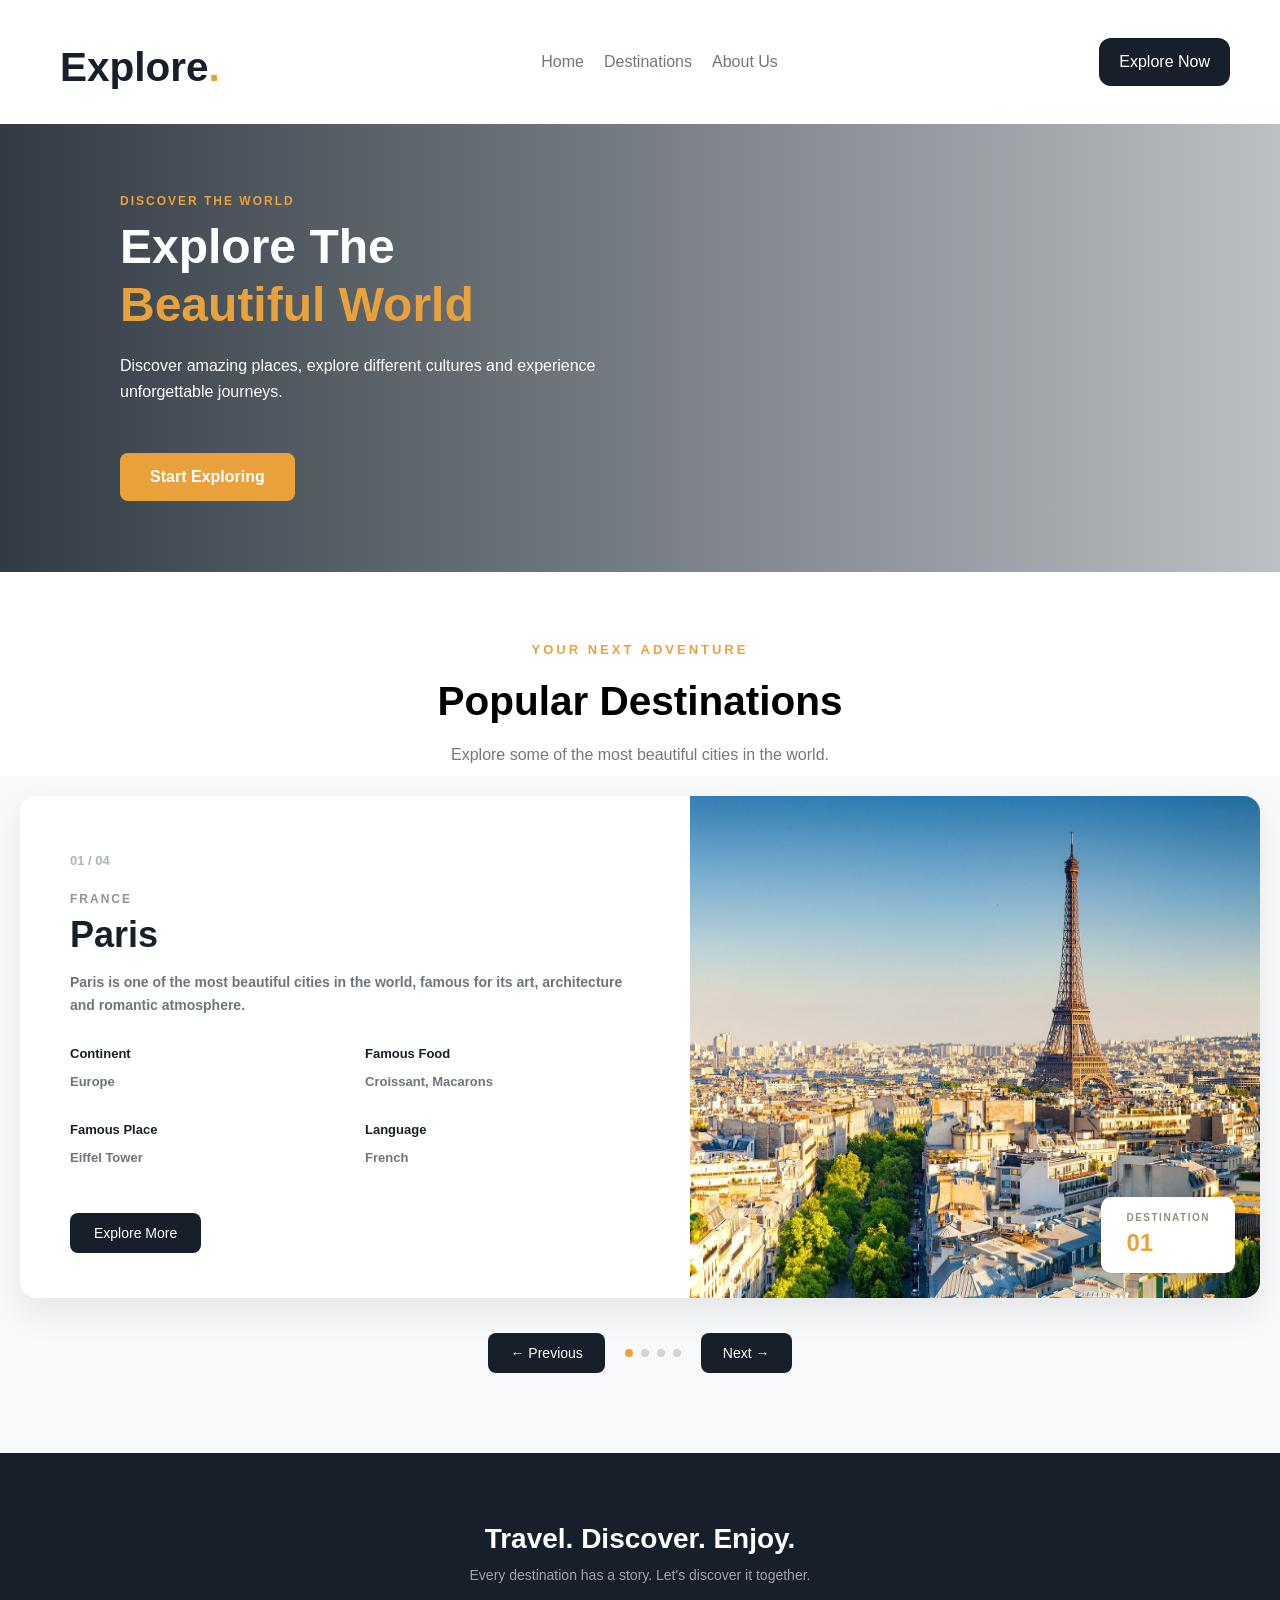
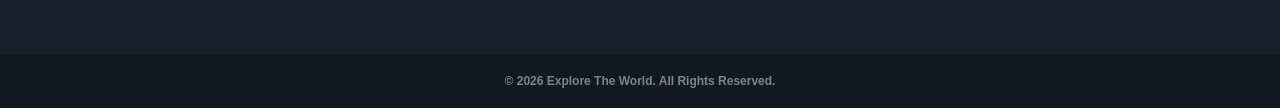
==== index.html @ 65104e1e "Add files via upload" ====
<!DOCTYPE html>
<html lang="en">

<head>
    <meta charset="UTF-8">
    <meta name="viewport" content="width=device-width, initial-scale=1.0">
    <link rel="stylesheet" href="Style.css">
    <title>Expore The World </title>
</head>

<body>
    <header id="h">
        <div class="title">
            <h2>Explore<span>.</span></h2>
        </div>
        <div class="links">
            <a href="">Home</a>
            <a href="">Destinations</a>
            <a href="">About Us</a>
        </div>
        <button>Explore Now</button>
    </header>
    <div id="m">
        <p>DISCOVER THE WORLD</p>
        <h1>Explore The <br><span>Beautiful World</span> </h1>
        <p>Discover amazing places, explore different cultures and experience unforgettable journeys.</p>
        <button>Start Exploring</button>
    </div>

    <div class="txt">
        <p>YOUR NEXT ADVENTURE</p>
        <h2>Popular Destinations</h2>
        <p>Explore some of the most beautiful cities in the world.</p>
    </div>
    <section class="slider-section">
    <div class="destination-card">
        <div class="card-info">
            <span class="slide-number"><span id="slide-num">01</span> <span>/ 04</span></span>
            <p class="country" id="country">FRANCE</p>
            <h3 id="city">Paris</h3>
            <p class="description" id="description">
                Paris is one of the most beautiful cities in the world, famous for its art, architecture and romantic atmosphere.
            </p>

            <div class="details-grid">
                <div>
                    <h4>Continent</h4>
                    <p id="continent">Europe</p>
                </div>
                <div>
                    <h4>Famous Food</h4>
                    <p id="food">Croissant, Macarons</p>
                </div>
                <div>
                    <h4>Famous Place</h4>
                    <p id="place">Eiffel Tower</p>
                </div>
                <div>
                    <h4>Language</h4>
                    <p id="language">French</p>
                </div>
            </div>

            <button class="explore-btn">Explore More</button>
        </div>

        <div class="card-image">
            <img id="city-img" src="paris.jpg" alt="Paris">
            <div class="destination-badge">
                <span>DESTINATION</span>
                <strong id="badge-num">01</strong>
            </div>
        </div>
    </div>

    <div class="slider-controls">
        <button class="nav-btn" id="prev-btn">← Previous</button>
        <div class="dots">
            <span class="dot active"></span>
            <span class="dot"></span>
            <span class="dot"></span>
            <span class="dot"></span>
        </div>
        <button class="nav-btn" id="next-btn">Next →</button>
    </div>
</section>

<footer>
    <div class="footer-top">
        <h2>Travel. Discover. Enjoy.</h2>
        <p>Every destination has a story. Let's discover it together.</p>
    </div>
    <div class="footer-bottom">
        <p>© 2026 Explore The World. All Rights Reserved.</p>
    </div>
</footer>
<script src="script.js"></script>
</body>

</html>
---- Style.css ----
body{
font-family: Arial, sans-serif;
font-size: 27px;
font-weight: 700;
margin: 0;
padding: 0;
}
.title{

color: #17202a;
padding-top: 10px;
padding-left: 60px;

}
.title span{
color: #e9a23b;
}
header .links{
display: flex;
justify-content: space-between;
align-items: center;
gap: 20px;
}
header .links a{
text-decoration: none;
font-size: 16px;
font-weight: 400;
color:#726a6aef;
}
header .links a:hover{
    color: #e9a23b;
}
header button{
background-color:#17202A;
border-radius: 12px;
font-size: 16px;
font-weight: 400;
color: #fff;
border: none;
padding: 15px 20px;
margin-right:50px ;
}
header{
    display: flex;
    justify-content: space-between;
    align-items: center;
    gap: 10px;
}
#m{
    background: linear-gradient(90deg, #323B44, #BCBFC4);
    padding: 70px 120px; 
    color: #ffffff;
}
#m p:first-of-type {
    color: #e9a23b;
    font-size: 13px;
    letter-spacing: 2px; 
    margin-bottom: 15px;
}
#m h1 {
    font-size: 48px;
    line-height: 1.2;
    margin: 0 0 20px 0;
}
#m h1 span {
    color: #e9a23b;
}
#m p:last-of-type {
    font-size: 16px;
    font-weight: 400;
    color: #ffffff;
    max-width: 500px; 
    line-height: 1.6;
    margin-bottom: 30px;
}
#m button {
    background-color: #e9a23b;
    color: #ffffff;
    border: none;
    border-radius: 8px;
    margin-top: 18px;
    margin-bottom: 1px;
    padding: 15px 30px;
    font-size: 16px;
    font-weight: 600;
    cursor: pointer;
}
#m button:hover{
    background-color: #dd8604;
    transform: translateY(-9px);
}
#m p:first-of-type {
    color: #e9a23b;
    font-size: 12px;
    font-weight: 700;
    letter-spacing: 2px;
    margin: 0 0 10px 0;
}
#m h2 {
    color: #17202a;
    font-size: 36px;
    font-weight: 700;
    margin: 0 0 15px 0;
}
.txt{
text-align: center;
line-height: 0.7;
}
.txt p:first-of-type{
    padding-top: 60px;
font-size: 13px;
font-weight: 700;
letter-spacing: 3px;
color: #e9a23b;
}
.txt p:last-of-type{
font-size: 16px;
font-weight: 400;
color: #777;
}
.slider-section {
    background-color: #f8f9fa;
    padding: 20px 20px 80px 20px;
    display: flex;
    flex-direction: column;
    align-items: center;
}

.destination-card {
    display: flex;
    background-color: #ffffff;
    border-radius: 16px;
    overflow: hidden;
    max-width: 1300px;
    width: 100%;
    box-shadow: 0 15px 35px rgba(0, 0, 0, 0.08);
}

.card-info {
    flex: 1;
    padding: 45px 50px;
}

.slide-number {
    color: #e9a23b;
    font-size: 13px;
    font-weight: 700;
}

.slide-number span {
    color: #adb5bd;
}

.country {
    color: #8c959f;
    font-size: 12px;
    letter-spacing: 2px;
    margin: 20px 0 8px 0;
}

.card-info h3 {
    color: #17202a;
    font-size: 36px;
    margin: 0 0 15px 0;
}

.description {
    color: #6c757d;
    font-size: 14px;
    line-height: 1.6;
    margin-bottom: 30px;
}

.details-grid {
    display: grid;
    grid-template-columns: repeat(2, 1fr);
    gap: 20px;
    margin-bottom: 35px;
}

.details-grid h4 {
    color: #17202a;
    font-size: 13px;
    margin: 0 0 5px 0;
}

.details-grid p {
    color: #6c757d;
    font-size: 13px;
}

.explore-btn {
    background-color: #17202a;
    color: #ffffff;
    border: none;
    border-radius: 8px;
    padding: 12px 24px;
    font-size: 14px;
    cursor: pointer;
}

.card-image {
    flex: 1;
    position: relative; 
}

.card-image img {
    width: 100%;
    height: 100%;
    display: block;
}

.destination-badge {
    position: absolute;
    bottom: 25px;
    right: 25px;
    background-color: #ffffff;
    padding: 15px 25px;
    border-radius: 10px;
    box-shadow: 0 8px 20px rgba(0, 0, 0, 0.12);
}

.destination-badge span {
    display: block;
    font-size: 10px;
    color: #8c957d;
    letter-spacing: 1.5px;
    margin-bottom: 4px;
}

.destination-badge strong {
    font-size: 24px;
    color: #e9a23b;
}

.slider-controls {
    display: flex;
    align-items: center;
    gap: 20px;
    margin-top: 35px;
}

.nav-btn {
    background-color: #17202a;
    color: #ffffff;
    border: none;
    border-radius: 8px;
    padding: 12px 22px;
    font-size: 14px;
    cursor: pointer;
}

.dots {
    display: flex;
    gap: 8px;
}

.dot {
    width: 8px;
    height: 8px;
    background-color: #d1d5db;
    border-radius: 50%;
}

.dot.active {
    background-color: #e9a23b;
}
footer {
    text-align: center;
    color: #ffffff;
}

.footer-top {
    background-color: #17202a;
    padding: 70px 20px;
}

.footer-top h2 {
    font-size: 28px;
    font-weight: 700;
    margin: 0 0 12px 0;
}

.footer-top p {
    color: #9ba3ab;
    font-size: 14px;
    font-weight: 400;
    margin: 0;
}

.footer-bottom {
    background-color: #11181f;
    padding: 20px;
    border-top: 1px solid rgba(255, 255, 255, 0.05);
}

.footer-bottom p {
    color: #7c858e;
    font-size: 12px;
    margin: 0;
}
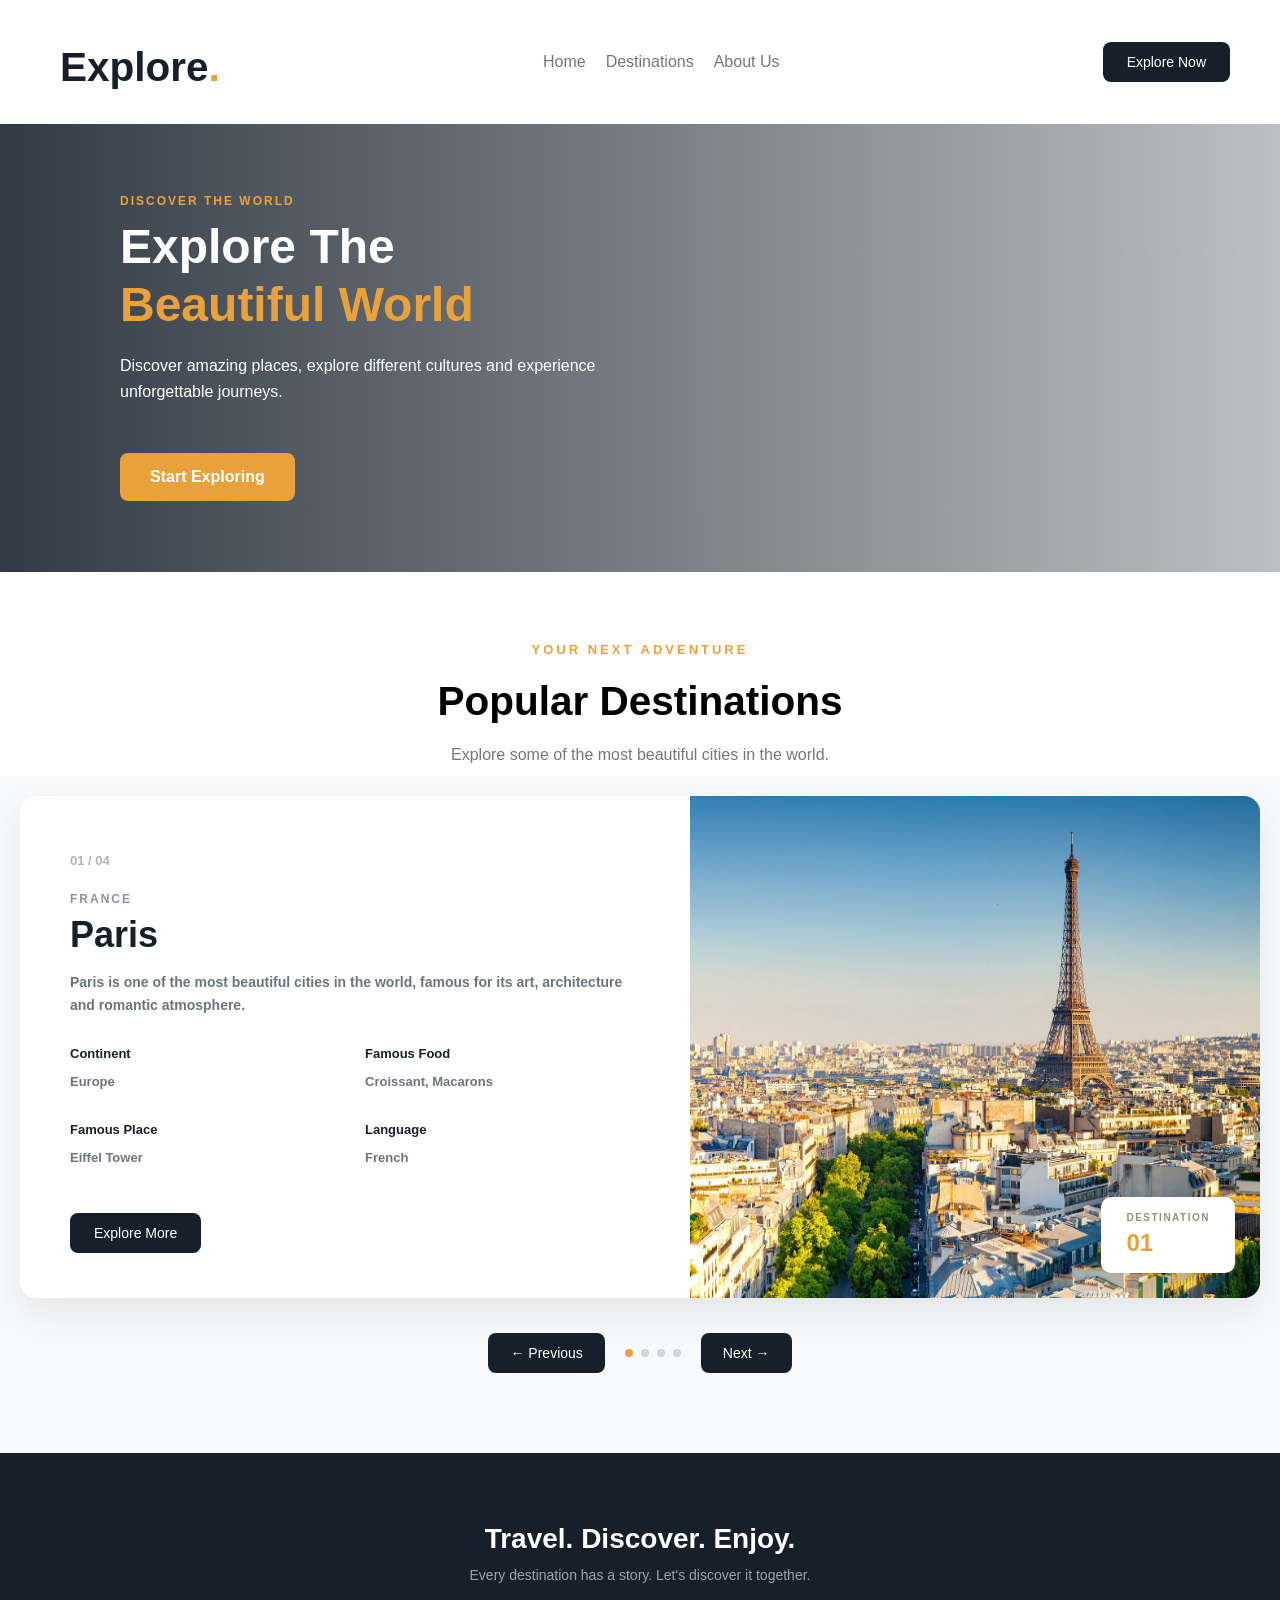
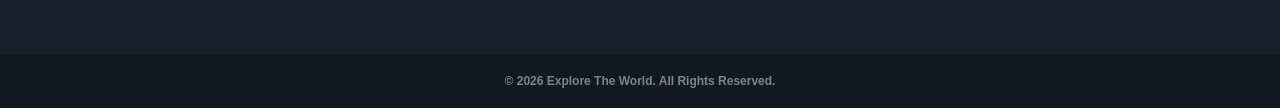
==== commit a3d85d10: "Fix navigation links in index.html Updated links in the header to point to sections within the page." ====
--- a/index.html
+++ b/index.html
@@ -14,17 +14,17 @@
             <h2>Explore<span>.</span></h2>
         </div>
         <div class="links">
-            <a href="">Home</a>
-            <a href="">Destinations</a>
-            <a href="">About Us</a>
+             <a href="#m">Home</a>
+            <a href="#txt">Destinations</a>
+            <a href="#foot">About Us</a>
         </div>
-        <button>Explore Now</button>
+        <button class="explore-btn">Explore Now</button>
     </header>
     <div id="m">
         <p>DISCOVER THE WORLD</p>
         <h1>Explore The <br><span>Beautiful World</span> </h1>
         <p>Discover amazing places, explore different cultures and experience unforgettable journeys.</p>
-        <button>Start Exploring</button>
+        <button class="explore-btn">Start Exploring</button>
     </div>
 
     <div class="txt">
@@ -86,7 +86,7 @@
 </section>
 
 <footer>
-    <div class="footer-top">
+    <div class="footer-top" id="foot">
         <h2>Travel. Discover. Enjoy.</h2>
         <p>Every destination has a story. Let's discover it together.</p>
     </div>
@@ -97,4 +97,4 @@
 <script src="script.js"></script>
 </body>
 
-</html>+</html>
